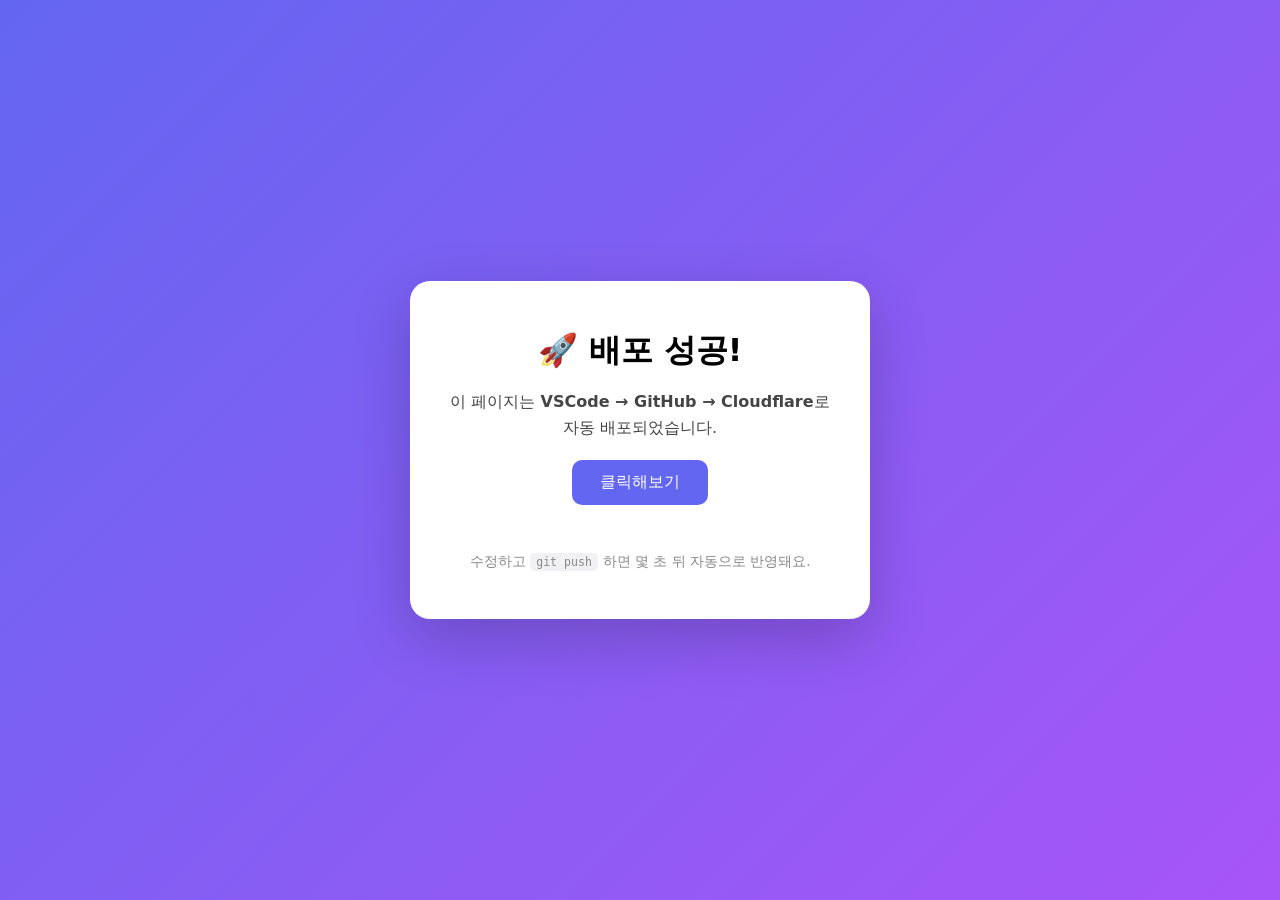
==== index.html @ bd34f062 "첫 웹페이지: index.html, style.css, script.js" ====
<!doctype html>
<html lang="ko">
<head>
  <meta charset="utf-8" />
  <meta name="viewport" content="width=device-width, initial-scale=1" />
  <title>내 첫 웹페이지</title>
  <link rel="stylesheet" href="style.css" />
</head>
<body>
  <main class="card">
    <h1>🚀 배포 성공!</h1>
    <p>이 페이지는 <strong>VSCode → GitHub → Cloudflare</strong>로 자동 배포되었습니다.</p>
    <button id="btn">클릭해보기</button>
    <p id="count" class="count"></p>
    <footer>수정하고 <code>git push</code> 하면 몇 초 뒤 자동으로 반영돼요.</footer>
  </main>
  <script src="script.js"></script>
</body>
</html>
---- style.css ----
* { margin: 0; padding: 0; box-sizing: border-box; }

body {
  min-height: 100vh;
  display: grid;
  place-items: center;
  font-family: system-ui, -apple-system, "Segoe UI", sans-serif;
  background: linear-gradient(135deg, #6366f1, #a855f7);
  padding: 1.5rem;
}

.card {
  background: #fff;
  padding: 3rem 2.5rem;
  border-radius: 20px;
  box-shadow: 0 20px 60px rgba(0, 0, 0, 0.2);
  text-align: center;
  max-width: 460px;
}

h1 { font-size: 2rem; margin-bottom: 1rem; }

p { color: #444; line-height: 1.6; margin-bottom: 1.25rem; }

button {
  background: #6366f1;
  color: #fff;
  border: none;
  padding: 0.75rem 1.75rem;
  font-size: 1rem;
  border-radius: 10px;
  cursor: pointer;
  transition: transform 0.1s, background 0.2s;
}

button:hover { background: #4f46e5; }
button:active { transform: scale(0.96); }

.count { font-weight: 700; color: #6366f1; min-height: 1.5rem; }

footer {
  margin-top: 1.5rem;
  font-size: 0.85rem;
  color: #888;
}

code {
  background: #f1f1f4;
  padding: 0.15rem 0.4rem;
  border-radius: 5px;
  font-size: 0.85em;
}
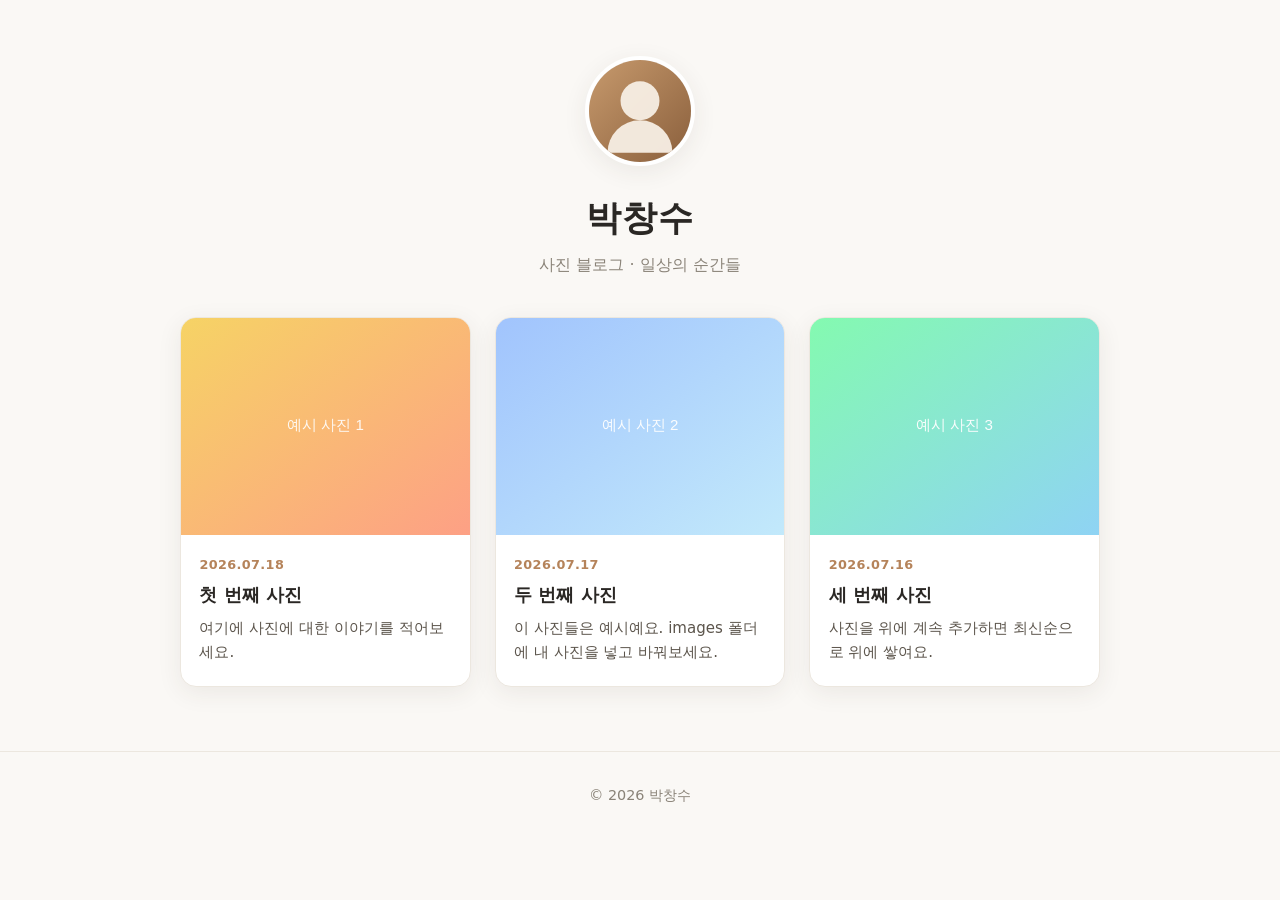
==== commit badf23d7: "박창수 사진 블로그로 변경" ====
--- a/index.html
+++ b/index.html
@@ -3,17 +3,34 @@
 <head>
   <meta charset="utf-8" />
   <meta name="viewport" content="width=device-width, initial-scale=1" />
-  <title>내 첫 웹페이지</title>
+  <title>박창수 | 사진 블로그</title>
+  <meta name="description" content="박창수의 개인 사진 블로그" />
   <link rel="stylesheet" href="style.css" />
 </head>
 <body>
-  <main class="card">
-    <h1>🚀 배포 성공!</h1>
-    <p>이 페이지는 <strong>VSCode → GitHub → Cloudflare</strong>로 자동 배포되었습니다.</p>
-    <button id="btn">클릭해보기</button>
-    <p id="count" class="count"></p>
-    <footer>수정하고 <code>git push</code> 하면 몇 초 뒤 자동으로 반영돼요.</footer>
+  <header class="site-header">
+    <img class="avatar" src="images/profile.svg" alt="박창수 프로필 사진" />
+    <h1>박창수</h1>
+    <p class="tagline">사진 블로그 · 일상의 순간들</p>
+  </header>
+
+  <main>
+    <!-- 사진 카드들이 여기에 자동으로 채워집니다 (script.js의 posts 목록) -->
+    <section id="gallery" class="gallery" aria-label="사진 목록"></section>
+    <p id="empty" class="empty" hidden>아직 올린 사진이 없어요. images 폴더에 사진을 넣고 script.js에 추가해보세요.</p>
   </main>
+
+  <footer class="site-footer">
+    <p>© <span id="year"></span> 박창수</p>
+  </footer>
+
+  <!-- 사진 크게 보기 (라이트박스) -->
+  <div id="lightbox" class="lightbox" hidden>
+    <button class="lightbox-close" aria-label="닫기">&times;</button>
+    <img class="lightbox-img" src="" alt="" />
+    <p class="lightbox-caption"></p>
+  </div>
+
   <script src="script.js"></script>
 </body>
 </html>
--- a/style.css
+++ b/style.css
@@ -1,52 +1,166 @@
+:root {
+  --bg: #faf8f5;
+  --card: #ffffff;
+  --text: #2a2724;
+  --muted: #8a8378;
+  --accent: #b5835a;
+  --border: #ece7df;
+  --shadow: 0 6px 24px rgba(60, 50, 40, 0.08);
+}
+
 * { margin: 0; padding: 0; box-sizing: border-box; }
 
 body {
-  min-height: 100vh;
+  font-family: "Pretendard", system-ui, -apple-system, "Segoe UI", "Malgun Gothic", sans-serif;
+  background: var(--bg);
+  color: var(--text);
+  line-height: 1.6;
+  -webkit-font-smoothing: antialiased;
+}
+
+/* ---------- 헤더 ---------- */
+.site-header {
+  text-align: center;
+  padding: 3.5rem 1.5rem 2.5rem;
+}
+
+.avatar {
+  width: 110px;
+  height: 110px;
+  border-radius: 50%;
+  object-fit: cover;
+  border: 4px solid var(--card);
+  box-shadow: var(--shadow);
+  background: #eee;
+}
+
+.site-header h1 {
+  font-size: 2.2rem;
+  margin-top: 1rem;
+  letter-spacing: 0.02em;
+}
+
+.tagline {
+  color: var(--muted);
+  font-size: 1rem;
+  margin-top: 0.35rem;
+}
+
+/* ---------- 갤러리 ---------- */
+main {
+  max-width: 960px;
+  margin: 0 auto;
+  padding: 0 1.25rem 4rem;
+}
+
+.gallery {
   display: grid;
-  place-items: center;
-  font-family: system-ui, -apple-system, "Segoe UI", sans-serif;
-  background: linear-gradient(135deg, #6366f1, #a855f7);
-  padding: 1.5rem;
+  grid-template-columns: repeat(auto-fill, minmax(280px, 1fr));
+  gap: 1.5rem;
 }
 
 .card {
-  background: #fff;
-  padding: 3rem 2.5rem;
-  border-radius: 20px;
-  box-shadow: 0 20px 60px rgba(0, 0, 0, 0.2);
-  text-align: center;
-  max-width: 460px;
+  background: var(--card);
+  border: 1px solid var(--border);
+  border-radius: 16px;
+  overflow: hidden;
+  box-shadow: var(--shadow);
+  transition: transform 0.18s ease, box-shadow 0.18s ease;
 }
 
-h1 { font-size: 2rem; margin-bottom: 1rem; }
-
-p { color: #444; line-height: 1.6; margin-bottom: 1.25rem; }
-
-button {
-  background: #6366f1;
-  color: #fff;
-  border: none;
-  padding: 0.75rem 1.75rem;
-  font-size: 1rem;
-  border-radius: 10px;
-  cursor: pointer;
-  transition: transform 0.1s, background 0.2s;
+.card:hover {
+  transform: translateY(-4px);
+  box-shadow: 0 12px 32px rgba(60, 50, 40, 0.14);
 }
 
-button:hover { background: #4f46e5; }
-button:active { transform: scale(0.96); }
-
-.count { font-weight: 700; color: #6366f1; min-height: 1.5rem; }
-
-footer {
-  margin-top: 1.5rem;
-  font-size: 0.85rem;
-  color: #888;
+.card-photo {
+  width: 100%;
+  aspect-ratio: 4 / 3;
+  object-fit: cover;
+  display: block;
+  cursor: zoom-in;
+  background: #f0ece5;
 }
 
-code {
-  background: #f1f1f4;
-  padding: 0.15rem 0.4rem;
-  border-radius: 5px;
-  font-size: 0.85em;
+.card-body { padding: 1rem 1.15rem 1.35rem; }
+
+.card-date {
+  font-size: 0.8rem;
+  color: var(--accent);
+  font-weight: 600;
+  letter-spacing: 0.03em;
 }
+
+.card-title {
+  font-size: 1.15rem;
+  margin: 0.25rem 0 0.4rem;
+}
+
+.card-text {
+  font-size: 0.94rem;
+  color: #5c554c;
+}
+
+.empty {
+  text-align: center;
+  color: var(--muted);
+  padding: 3rem 1rem;
+}
+
+/* ---------- 푸터 ---------- */
+.site-footer {
+  text-align: center;
+  padding: 2rem 1rem;
+  color: var(--muted);
+  font-size: 0.9rem;
+  border-top: 1px solid var(--border);
+}
+
+/* ---------- 라이트박스 (크게 보기) ---------- */
+.lightbox {
+  position: fixed;
+  inset: 0;
+  background: rgba(20, 16, 12, 0.9);
+  display: flex;
+  flex-direction: column;
+  align-items: center;
+  justify-content: center;
+  padding: 2rem;
+  z-index: 100;
+}
+
+.lightbox-img {
+  max-width: 92vw;
+  max-height: 78vh;
+  border-radius: 8px;
+  box-shadow: 0 20px 60px rgba(0, 0, 0, 0.5);
+}
+
+.lightbox-caption {
+  color: #f5f0e8;
+  margin-top: 1rem;
+  font-size: 1rem;
+  text-align: center;
+}
+
+.lightbox-close {
+  position: absolute;
+  top: 1.25rem;
+  right: 1.5rem;
+  background: none;
+  border: none;
+  color: #fff;
+  font-size: 2.5rem;
+  line-height: 1;
+  cursor: pointer;
+  opacity: 0.8;
+}
+.lightbox-close:hover { opacity: 1; }
+
+[hidden] { display: none !important; }
+
+@media (max-width: 480px) {
+  .site-header { padding-top: 2.5rem; }
+  .site-header h1 { font-size: 1.9rem; }
+  .gallery { grid-template-columns: 1fr; }
+}
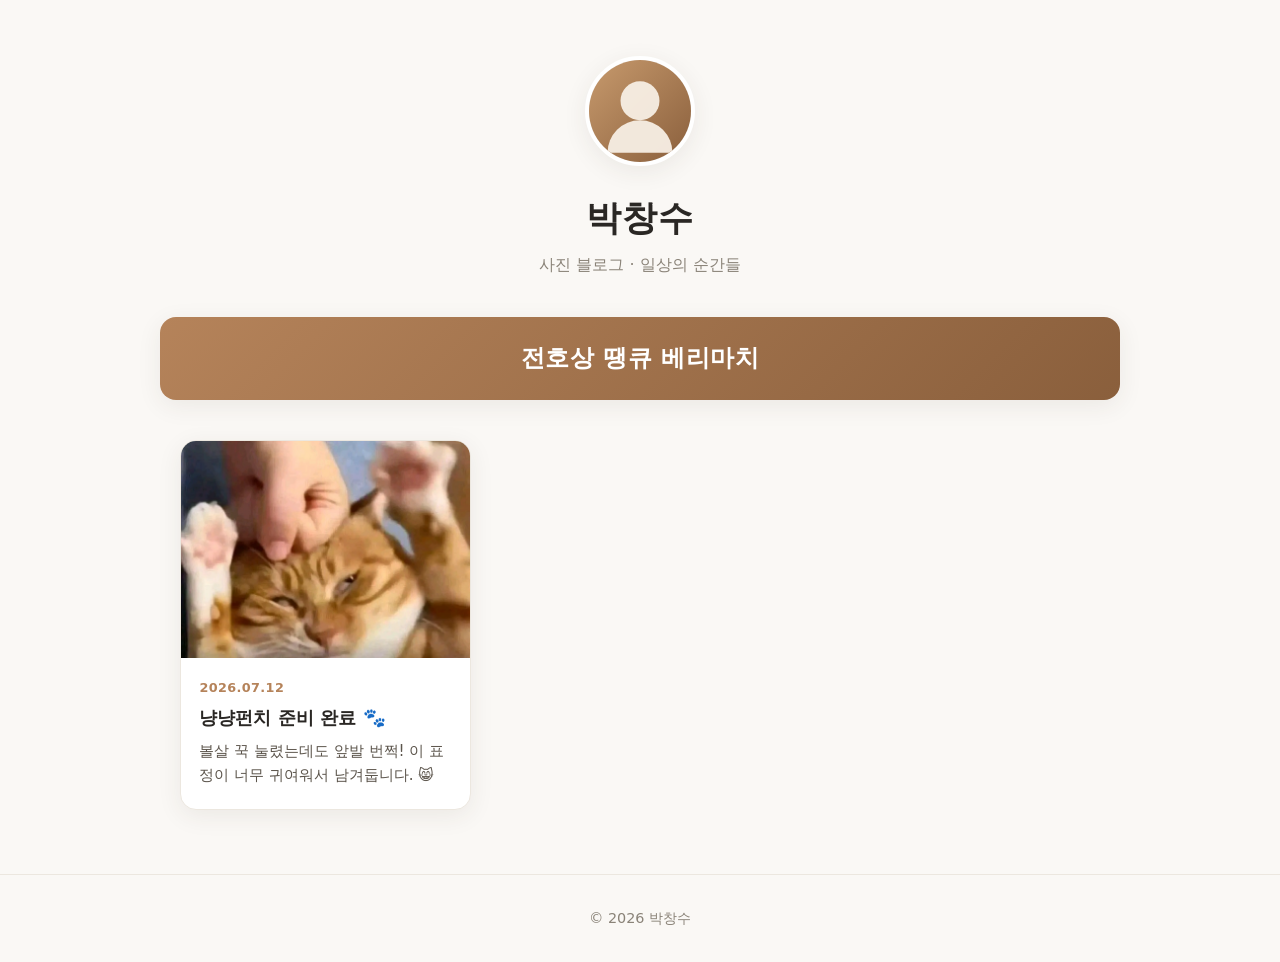
==== commit f7736d79: "중간 배너 문구 추가: 전호상 땡큐 베리마치" ====
--- a/index.html
+++ b/index.html
@@ -13,6 +13,8 @@
     <h1>박창수</h1>
     <p class="tagline">사진 블로그 · 일상의 순간들</p>
   </header>
+
+  <div class="banner">전호상 땡큐 베리마치</div>
 
   <main>
     <!-- 사진 카드들이 여기에 자동으로 채워집니다 (script.js의 posts 목록) -->
--- a/style.css
+++ b/style.css
@@ -44,6 +44,25 @@
   color: var(--muted);
   font-size: 1rem;
   margin-top: 0.35rem;
+}
+
+/* ---------- 중간 배너 ---------- */
+.banner {
+  max-width: 960px;
+  margin: 0 auto 2.5rem;
+  padding: 1.4rem 1.25rem;
+  text-align: center;
+  font-size: 1.5rem;
+  font-weight: 800;
+  letter-spacing: 0.02em;
+  color: #fff;
+  background: linear-gradient(135deg, var(--accent), #8a5f3c);
+  border-radius: 16px;
+  box-shadow: var(--shadow);
+}
+
+@media (max-width: 480px) {
+  .banner { font-size: 1.2rem; margin: 0 1rem 2rem; }
 }
 
 /* ---------- 갤러리 ---------- */
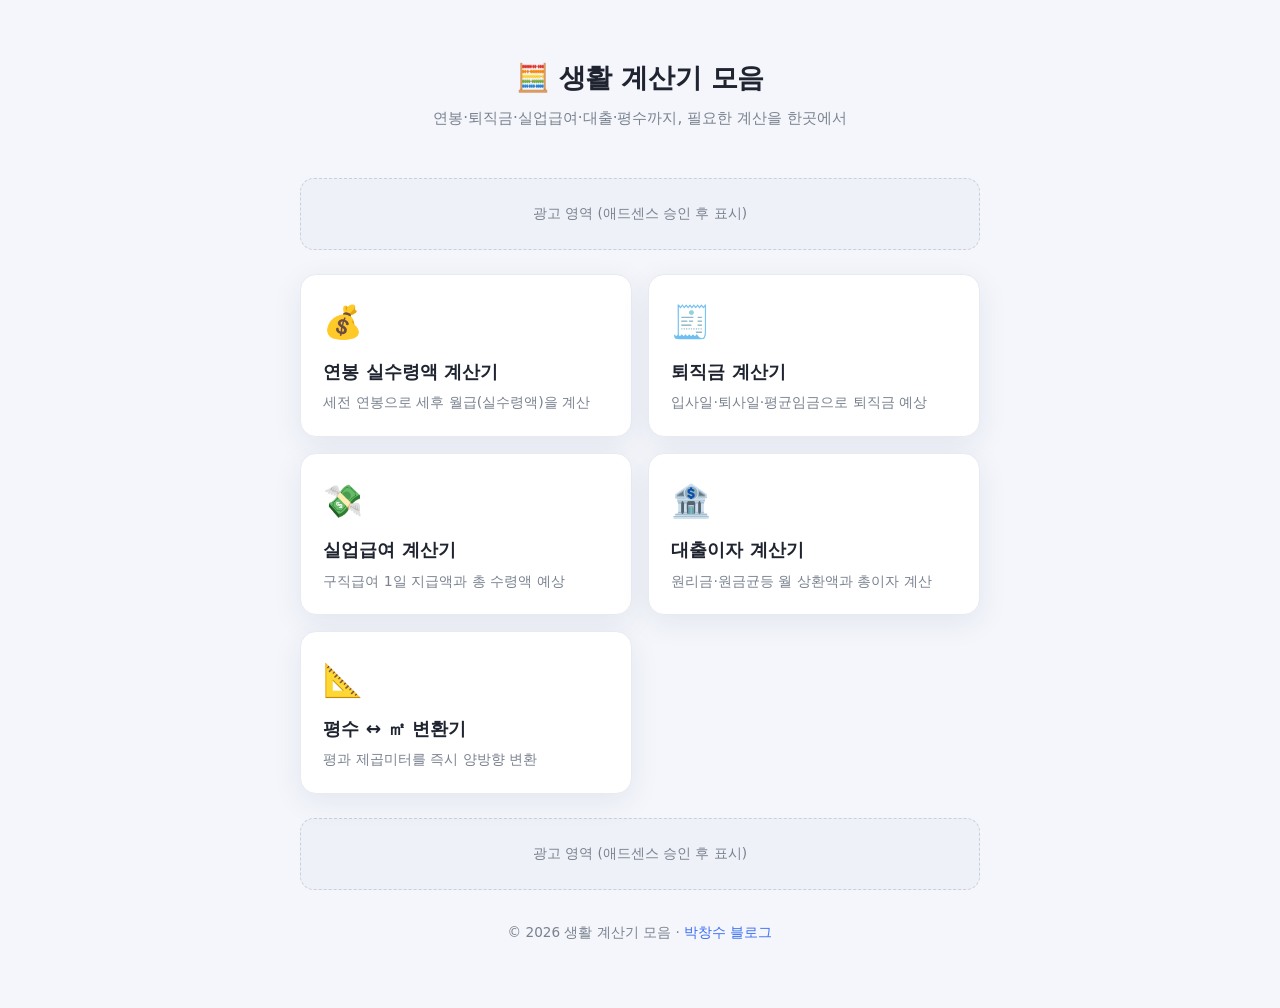
==== commit 863c339f: "홈페이지를 계산기 모음으로 변경 (블로그는 blog.html로 이동)" ====
--- a/index.html
+++ b/index.html
@@ -3,36 +3,53 @@
 <head>
   <meta charset="utf-8" />
   <meta name="viewport" content="width=device-width, initial-scale=1" />
-  <title>박창수 | 사진 블로그</title>
-  <meta name="description" content="박창수의 개인 사진 블로그" />
-  <link rel="stylesheet" href="style.css" />
+  <title>무료 계산기 모음 | 연봉·퇴직금·실업급여·대출·평수</title>
+  <meta name="description" content="연봉 실수령액, 퇴직금, 실업급여, 대출이자, 평수 변환 등 실생활에 꼭 필요한 무료 계산기를 한곳에 모았습니다." />
+  <link rel="stylesheet" href="tools.css" />
 </head>
 <body>
-  <header class="site-header">
-    <img class="avatar" src="images/profile.svg" alt="박창수 프로필 사진" />
-    <h1>박창수</h1>
-    <p class="tagline">사진 블로그 · 일상의 순간들</p>
-  </header>
+  <div class="wrap">
+    <header class="page">
+      <h1>🧮 생활 계산기 모음</h1>
+      <p>연봉·퇴직금·실업급여·대출·평수까지, 필요한 계산을 한곳에서</p>
+    </header>
 
-  <div class="banner">전호상 땡큐 베리마치</div>
+    <div class="ad">광고 영역 (애드센스 승인 후 표시)</div>
 
-  <main>
-    <!-- 사진 카드들이 여기에 자동으로 채워집니다 (script.js의 posts 목록) -->
-    <section id="gallery" class="gallery" aria-label="사진 목록"></section>
-    <p id="empty" class="empty" hidden>아직 올린 사진이 없어요. images 폴더에 사진을 넣고 script.js에 추가해보세요.</p>
-  </main>
+    <div class="tool-grid">
+      <a class="tool-card" href="salary.html">
+        <div class="emoji">💰</div>
+        <h2>연봉 실수령액 계산기</h2>
+        <p>세전 연봉으로 세후 월급(실수령액)을 계산</p>
+      </a>
+      <a class="tool-card" href="toejik.html">
+        <div class="emoji">🧾</div>
+        <h2>퇴직금 계산기</h2>
+        <p>입사일·퇴사일·평균임금으로 퇴직금 예상</p>
+      </a>
+      <a class="tool-card" href="sileop.html">
+        <div class="emoji">💸</div>
+        <h2>실업급여 계산기</h2>
+        <p>구직급여 1일 지급액과 총 수령액 예상</p>
+      </a>
+      <a class="tool-card" href="loan.html">
+        <div class="emoji">🏦</div>
+        <h2>대출이자 계산기</h2>
+        <p>원리금·원금균등 월 상환액과 총이자 계산</p>
+      </a>
+      <a class="tool-card" href="pyeong.html">
+        <div class="emoji">📐</div>
+        <h2>평수 ↔ ㎡ 변환기</h2>
+        <p>평과 제곱미터를 즉시 양방향 변환</p>
+      </a>
+    </div>
 
-  <footer class="site-footer">
-    <p>© <span id="year"></span> 박창수</p>
-  </footer>
+    <div class="ad">광고 영역 (애드센스 승인 후 표시)</div>
 
-  <!-- 사진 크게 보기 (라이트박스) -->
-  <div id="lightbox" class="lightbox" hidden>
-    <button class="lightbox-close" aria-label="닫기">&times;</button>
-    <img class="lightbox-img" src="" alt="" />
-    <p class="lightbox-caption"></p>
+    <footer class="page">
+      <p>© <span id="y"></span> 생활 계산기 모음 · <a href="blog.html">박창수 블로그</a></p>
+    </footer>
   </div>
-
-  <script src="script.js"></script>
+  <script>document.getElementById("y").textContent = new Date().getFullYear();</script>
 </body>
 </html>
--- a/tools.css
+++ b/tools.css
@@ -0,0 +1,68 @@
+:root {
+  --bg: #f4f6fb; --card: #fff; --text: #1f2430; --muted: #7a828f;
+  --accent: #3b6ef5; --accent-dark: #2b52c0; --line: #e7eaf1;
+  --good: #14a06b; --shadow: 0 8px 30px rgba(30,50,90,.08);
+}
+* { margin:0; padding:0; box-sizing:border-box; }
+body {
+  font-family: system-ui, -apple-system, "Segoe UI", "Malgun Gothic", sans-serif;
+  background: var(--bg); color: var(--text); line-height: 1.6;
+  -webkit-font-smoothing: antialiased;
+}
+.wrap { max-width: 720px; margin: 0 auto; padding: 1.5rem 1.25rem 4rem; }
+header.page { text-align:center; padding: 2rem 0 1.5rem; }
+header.page h1 { font-size: 1.7rem; letter-spacing: -0.01em; }
+header.page p { color: var(--muted); margin-top:.4rem; font-size:.95rem; }
+
+.card { background: var(--card); border:1px solid var(--line); border-radius:18px;
+  box-shadow: var(--shadow); padding: 1.5rem; }
+
+.field { margin-bottom: 1.15rem; }
+.field label { display:block; font-weight:700; margin-bottom:.4rem; font-size:.95rem; }
+.input-row { display:flex; align-items:center; gap:.5rem; }
+.input-row input, .input-row select {
+  flex:1; width:100%; padding:.8rem .9rem; font-size:1.05rem;
+  border:1.5px solid var(--line); border-radius:11px; background:#fbfcfe; color:var(--text);
+}
+.input-row input:focus, .input-row select:focus { outline:none; border-color:var(--accent); background:#fff; }
+.unit { color: var(--muted); font-weight:700; white-space:nowrap; }
+.hint { color: var(--muted); font-size:.82rem; margin-top:.35rem; }
+
+.btn { width:100%; margin-top:.5rem; padding:.95rem; font-size:1.1rem; font-weight:800;
+  color:#fff; background:var(--accent); border:none; border-radius:12px; cursor:pointer;
+  transition: background .15s; }
+.btn:hover { background: var(--accent-dark); }
+
+.result { margin-top: 1.5rem; }
+.headline { background: linear-gradient(135deg, var(--accent), var(--accent-dark));
+  color:#fff; border-radius:16px; padding:1.4rem; text-align:center; }
+.headline .label { opacity:.9; font-size:.9rem; }
+.headline .big { font-size:2.1rem; font-weight:900; margin-top:.2rem; letter-spacing:-0.02em; }
+.headline .sub { opacity:.9; font-size:.9rem; margin-top:.3rem; }
+
+table { width:100%; border-collapse:collapse; margin-top:1rem; }
+table th, table td { padding:.7rem .2rem; border-bottom:1px solid var(--line); font-size:.95rem; }
+table th { text-align:left; color:var(--muted); font-weight:600; }
+table td { text-align:right; font-variant-numeric: tabular-nums; }
+tr.total td, tr.total th { font-weight:800; border-bottom:none; font-size:1.05rem; }
+tr.total .val { color: var(--good); }
+
+.ad { margin:1.5rem 0; padding:1.5rem; text-align:center; color:var(--muted);
+  background:#eef1f7; border:1px dashed #c9cfdb; border-radius:14px; font-size:.85rem; }
+.disclaimer { margin-top:1.25rem; font-size:.8rem; color:var(--muted); line-height:1.7; }
+.disclaimer a { color: var(--accent); }
+footer.page { text-align:center; color:var(--muted); font-size:.85rem; margin-top:2rem; }
+footer.page a { color: var(--accent); text-decoration:none; }
+[hidden] { display:none !important; }
+
+/* ---- 도구 모음 허브 ---- */
+.tool-grid { display:grid; grid-template-columns: repeat(auto-fill, minmax(220px,1fr)); gap:1rem; }
+.tool-card { display:block; text-decoration:none; color:inherit; background:var(--card);
+  border:1px solid var(--line); border-radius:16px; padding:1.4rem; box-shadow:var(--shadow);
+  transition: transform .15s, box-shadow .15s; }
+.tool-card:hover { transform: translateY(-4px); box-shadow: 0 14px 34px rgba(30,50,90,.14); }
+.tool-card .emoji { font-size:2rem; }
+.tool-card h2 { font-size:1.15rem; margin:.5rem 0 .3rem; }
+.tool-card p { color:var(--muted); font-size:.88rem; }
+
+@media (max-width:480px){ .headline .big{ font-size:1.8rem; } }
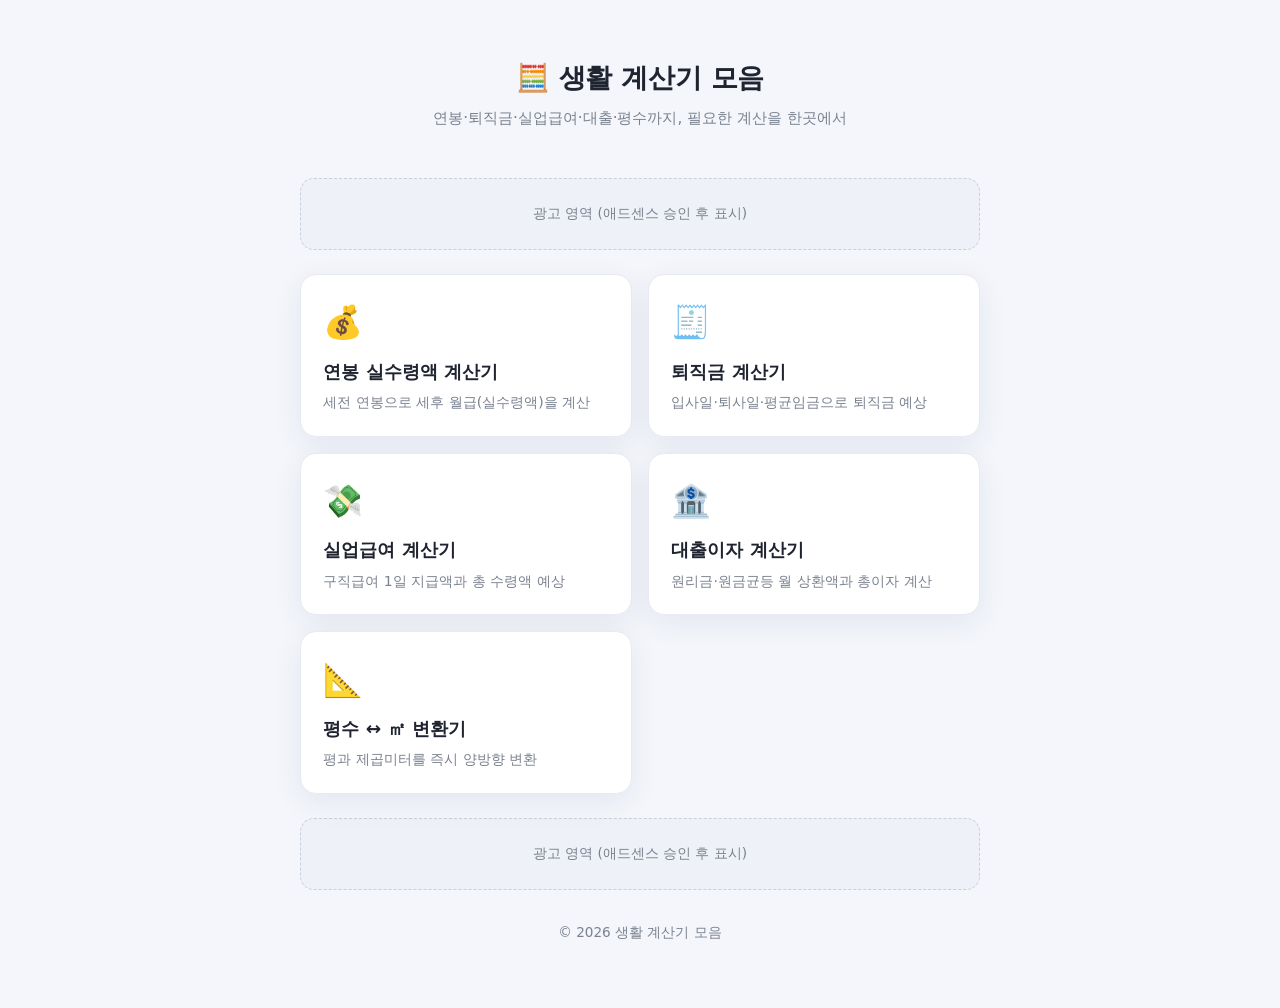
==== commit e84fd26c: "블로그 삭제 (계산기 사이트로 정리)" ====
--- a/index.html
+++ b/index.html
@@ -47,7 +47,7 @@
     <div class="ad">광고 영역 (애드센스 승인 후 표시)</div>
 
     <footer class="page">
-      <p>© <span id="y"></span> 생활 계산기 모음 · <a href="blog.html">박창수 블로그</a></p>
+      <p>© <span id="y"></span> 생활 계산기 모음</p>
     </footer>
   </div>
   <script>document.getElementById("y").textContent = new Date().getFullYear();</script>
